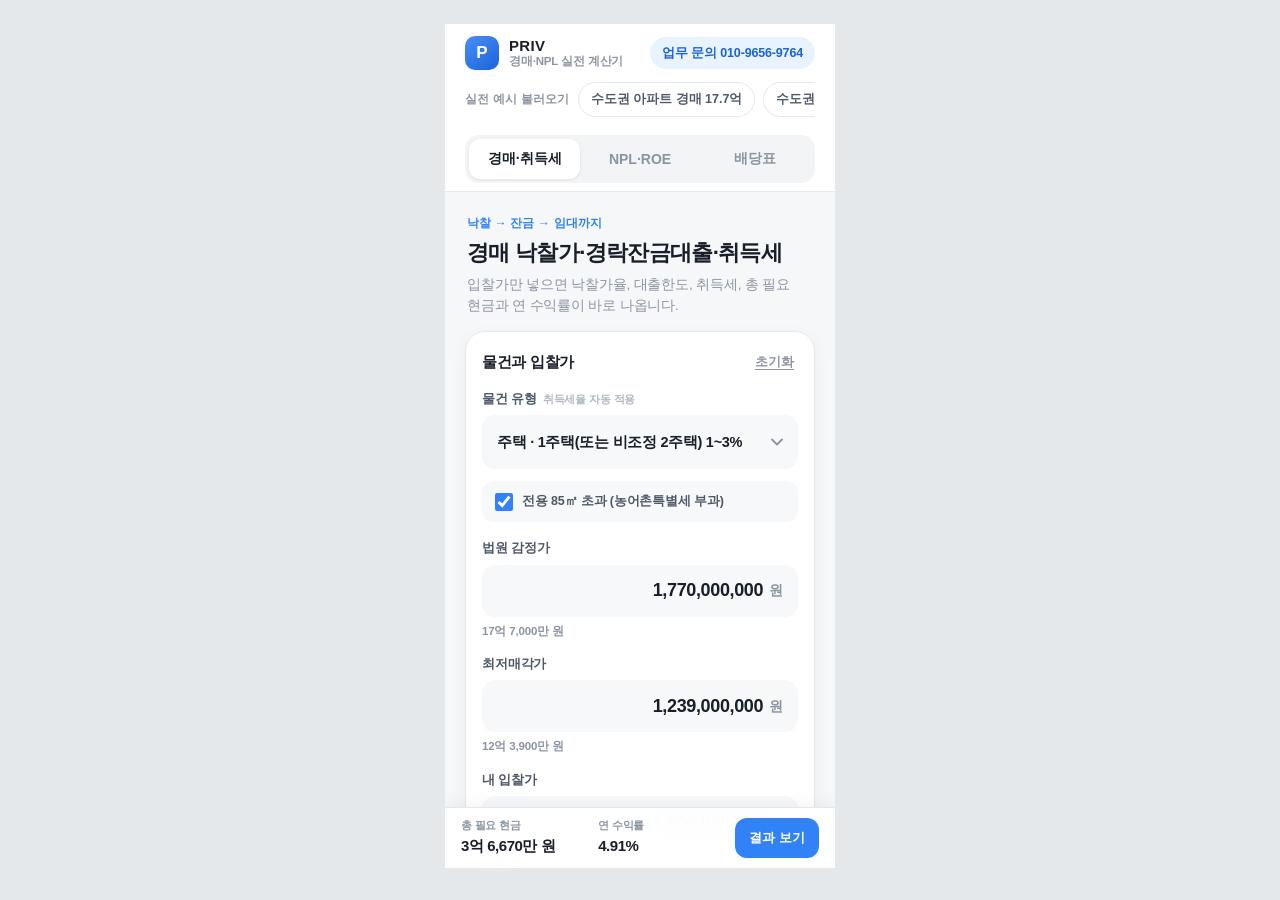
==== preview/mobile-390.html @ 98d690b8 "모바일 390x844 검증용 미리보기 (임시)" ====
<!doctype html>
<html lang="ko">
<head>
<meta charset="utf-8">
<meta name="viewport" content="width=device-width, initial-scale=1">
<meta name="robots" content="noindex, nofollow">
<title>PRIV 계산기 모바일 미리보기 (390×844)</title>
<style>
  html, body { margin: 0; background: #E5E8EB; }
  .wrap { display: flex; justify-content: center; padding: 24px; }
  iframe { width: 390px; height: 844px; border: 0; background: #fff; }
</style>
</head>
<body>
  <div class="wrap">
    <iframe src="../index.html" title="PRIV 계산기 모바일 미리보기"></iframe>
  </div>
</body>
</html>
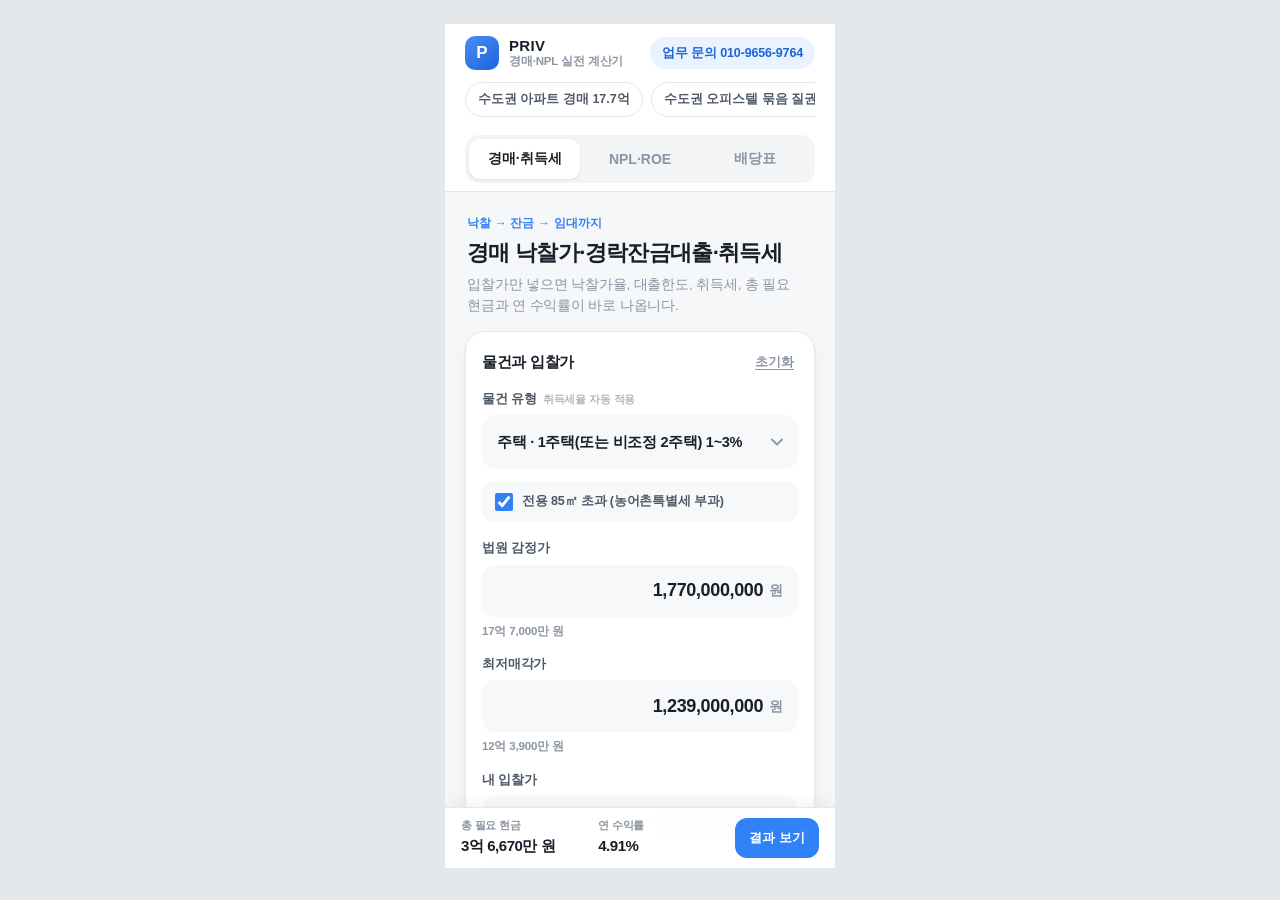
==== commit 2df02d3e: "미리보기 캐시 갱신" ====
--- a/preview/mobile-390.html
+++ b/preview/mobile-390.html
@@ -13,7 +13,7 @@
 </head>
 <body>
   <div class="wrap">
-    <iframe src="../index.html" title="PRIV 계산기 모바일 미리보기"></iframe>
+    <iframe src="../index.html?v=3" title="PRIV 계산기 모바일 미리보기"></iframe>
   </div>
 </body>
 </html>
